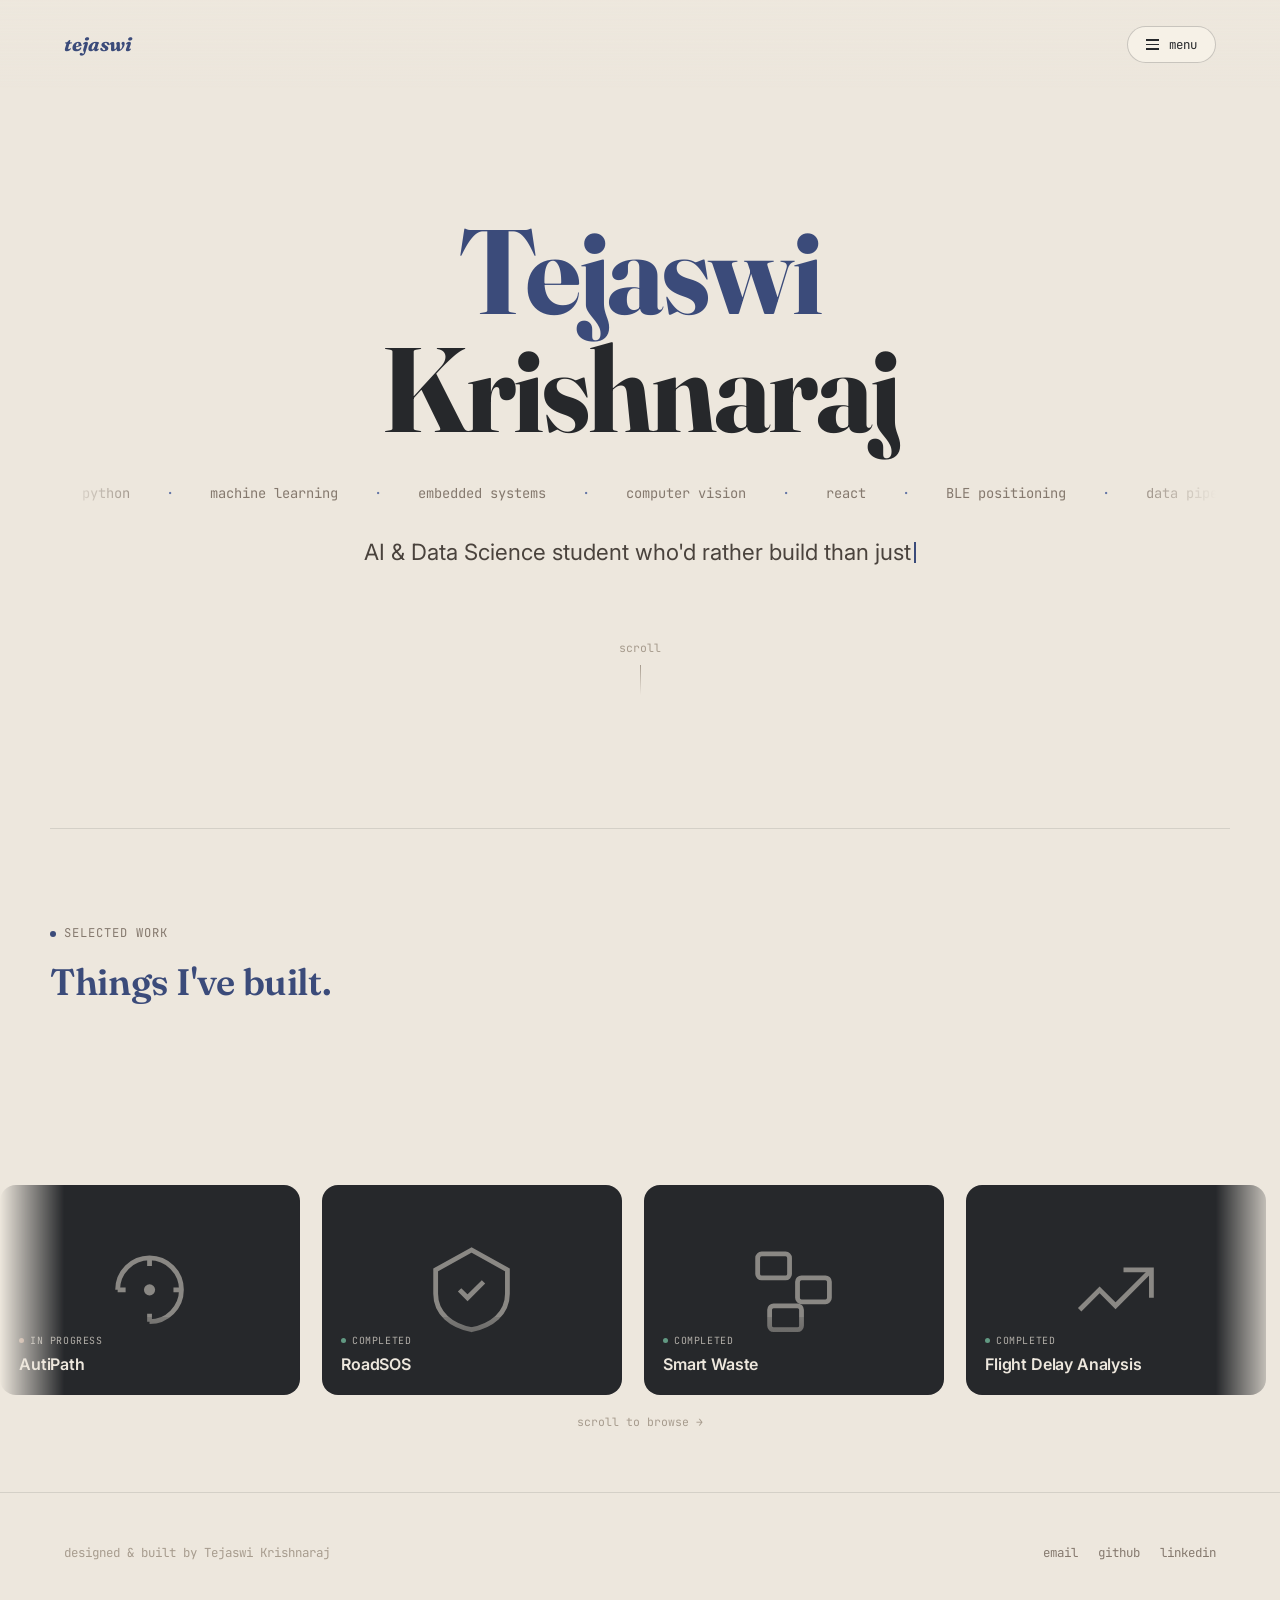
==== index.html @ f35610ef "Add files" ====
<!DOCTYPE html>
<html lang="en">
<head>
<meta charset="UTF-8" />
<meta name="viewport" content="width=device-width, initial-scale=1.0" />
<title>Tejaswi Krishnaraj</title>
<link rel="preconnect" href="https://fonts.googleapis.com">
<link href="https://fonts.googleapis.com/css2?family=Fraunces:ital,wght@0,600;0,700;1,500;1,600&family=Inter:wght@400;500;600&family=JetBrains+Mono:wght@400;500&display=swap" rel="stylesheet">
<link rel="stylesheet" href="css/style.css" />
</head>
<body data-page="home">

<div class="site-loader" data-site-loader aria-hidden="true">
  <div class="loader-quote">
    <div class="lq-text" data-loader-quote></div>
    <div class="lq-rule"></div>
  </div>
</div>

<header class="site-header">
  <a href="index.html" class="logo">tejaswi</a>
  <button class="menu-btn" data-menu-open>
    <span class="bars"><span></span><span></span><span></span></span>
    menu
  </button>
</header>

<nav class="nav-overlay">
  <button class="nav-overlay-close" data-menu-close>close</button>
  <ul class="nav-links">
    <li><a data-page="home" href="index.html" class="active"><span class="num">00</span> home</a></li>
    <li><a data-page="about" href="about.html"><span class="num">01</span> about</a></li>
    <li><a data-page="projects" href="projects.html"><span class="num">02</span> projects</a></li>
    <li><a data-page="skills" href="skills.html"><span class="num">03</span> skills</a></li>
    <li><a data-page="experience" href="experience.html"><span class="num">04</span> experience</a></li>
    <li><a data-page="protosem" href="protosem.html"><span class="num">05</span> protosem</a></li>
  </ul>
  <div class="nav-footer">
    <a href="mailto:tejaswi.shj2006@gmail.com">tejaswi.shj2006@gmail.com</a>
    <a href="https://github.com/Whostejaswi" target="_blank" rel="noopener">github</a>
    <a href="https://www.linkedin.com/in/tejaswi-k-2986b5255" target="_blank" rel="noopener">linkedin</a>
  </div>
</nav>

<main>
  <section class="home-hero">
    <h1 class="hero-name">Tejaswi<span class="last">Krishnaraj</span></h1>

    <div class="skills-marquee-wrap">
      <div class="skills-marquee-track" data-skills-marquee>
        <span>python</span><span class="sep">·</span>
        <span>machine learning</span><span class="sep">·</span>
        <span>embedded systems</span><span class="sep">·</span>
        <span>computer vision</span><span class="sep">·</span>
        <span>react</span><span class="sep">·</span>
        <span>BLE positioning</span><span class="sep">·</span>
        <span>data pipelines</span><span class="sep">·</span>
        <span>C++</span><span class="sep">·</span>
        <span>ESP32 firmware</span><span class="sep">·</span>
      </div>
    </div>

    <p class="hero-typewriter"><span data-typewriter-text></span><span class="tw-cursor"></span></p>

    <div class="scroll-cue"><span>scroll</span><span class="line"></span></div>
  </section>

  <section class="work-section wrap">
    <div class="section-head">
      <span class="eyebrow"><span class="dot"></span>selected work</span>
      <h2>Things I've built.</h2>
    </div>
  </section>

  <div class="work-marquee-viewport" data-work-viewport>
    <div class="work-marquee-track" data-work-track>

      <a class="work-tile" href="project-autipath.html">
        <div class="wt-bg"><svg viewBox="0 0 24 24" fill="none" stroke="#EDE7DD" stroke-width="1.2"><path d="M4 12a8 8 0 1 1 8 8"/><circle cx="12" cy="12" r="1.4" fill="#EDE7DD" stroke="none"/><path d="M12 4v2M12 18v2M4 12h2M18 12h2"/></svg></div>
        <div class="wt-overlay">
          <div class="wt-status wip"><span class="pip"></span>in progress</div>
          <h3>AutiPath</h3>
        </div>
      </a>

      <a class="work-tile" href="project-roadsos.html">
        <div class="wt-bg"><svg viewBox="0 0 24 24" fill="none" stroke="#EDE7DD" stroke-width="1.2"><path d="M12 2 3 7v6c0 5 4 8 9 9 5-1 9-4 9-9V7l-9-5Z"/><path d="M9 12l2 2 4-4"/></svg></div>
        <div class="wt-overlay">
          <div class="wt-status"><span class="pip"></span>completed</div>
          <h3>RoadSOS</h3>
        </div>
      </a>

      <a class="work-tile" href="project-smart-waste.html">
        <div class="wt-bg"><svg viewBox="0 0 24 24" fill="none" stroke="#EDE7DD" stroke-width="1.2"><rect x="3" y="3" width="8" height="6" rx="1"/><rect x="13" y="9" width="8" height="6" rx="1"/><rect x="6" y="16" width="8" height="6" rx="1"/></svg></div>
        <div class="wt-overlay">
          <div class="wt-status"><span class="pip"></span>completed</div>
          <h3>Smart Waste</h3>
        </div>
      </a>

      <a class="work-tile" href="project-flight-delay.html">
        <div class="wt-bg"><svg viewBox="0 0 24 24" fill="none" stroke="#EDE7DD" stroke-width="1.2"><path d="M3 17l5-5 4 4 9-9"/><path d="M14 7h7v7"/></svg></div>
        <div class="wt-overlay">
          <div class="wt-status"><span class="pip"></span>completed</div>
          <h3>Flight Delay Analysis</h3>
        </div>
      </a>

      <a class="work-tile" href="project-curateai.html">
        <div class="wt-bg"><svg viewBox="0 0 24 24" fill="none" stroke="#EDE7DD" stroke-width="1.2"><path d="M12 2 2 7l10 5 10-5-10-5Z"/><path d="M2 12l10 5 10-5"/><path d="M2 17l10 5 10-5"/></svg></div>
        <div class="wt-overlay">
          <div class="wt-status wip"><span class="pip"></span>in development</div>
          <h3>CurateAI</h3>
        </div>
      </a>

    </div>
  </div>
  <p class="work-hint">scroll to browse →</p>

</main>

<footer class="site-footer">
  <div class="footer-grid">
    <div class="footer-credit">designed &amp; built by Tejaswi Krishnaraj</div>
    <div class="footer-links">
      <a href="mailto:tejaswi.shj2006@gmail.com">email</a>
      <a href="https://github.com/Whostejaswi" target="_blank" rel="noopener">github</a>
      <a href="https://www.linkedin.com/in/tejaswi-k-2986b5255" target="_blank" rel="noopener">linkedin</a>
    </div>
  </div>
</footer>

<script src="js/script.js"></script>
</body>
</html>
---- css/style.css ----
/* ===========================================================
   Tejaswi Krishnaraj — portfolio v2
   Palette: Stone #EDE7DD · Indigo #3B4B7A · Graphite #26282B
   =========================================================== */

:root {
  --stone: #EDE7DD;
  --stone-card: #F6F1E7;
  --indigo: #3B4B7A;
  --indigo-soft: #6274A6;
  --graphite: #26282B;
  --text-body: #4A433D;
  --muted: #85796E;
  --muted-dim: #A79C8E;
  --line: rgba(38, 40, 43, 0.12);
  --line-strong: rgba(38, 40, 43, 0.22);
  --font-display: 'Fraunces', serif;
  --font-sans: 'Inter', sans-serif;
  --font-mono: 'JetBrains Mono', monospace;
  --pad: clamp(20px, 5vw, 64px);
}

* { margin: 0; padding: 0; box-sizing: border-box; }

html { scroll-behavior: smooth; }

body {
  background: var(--stone);
  color: var(--text-body);
  font-family: var(--font-sans);
  line-height: 1.6;
  -webkit-font-smoothing: antialiased;
}

.wrap { max-width: 1180px; margin: 0 auto; padding-left: var(--pad); padding-right: var(--pad); }

a { color: inherit; text-decoration: none; }
ul { list-style: none; }
img { max-width: 100%; display: block; }
button { cursor: pointer; }

h1, h2, h3, h4 { font-family: var(--font-display); color: var(--indigo); font-weight: 600; letter-spacing: -0.01em; }

.eyebrow {
  font-family: var(--font-mono);
  font-size: 0.76rem;
  color: var(--muted);
  letter-spacing: 0.08em;
  text-transform: uppercase;
  display: inline-flex;
  align-items: center;
  gap: 8px;
}
.eyebrow .dot { width: 6px; height: 6px; border-radius: 50%; background: var(--indigo); }

/* ===================== SITE LOADER ===================== */
.site-loader {
  position: fixed;
  inset: 0;
  z-index: 999;
  background: var(--graphite);
  display: flex;
  align-items: center;
  justify-content: center;
  opacity: 1;
  visibility: visible;
  transition: opacity 0.6s ease, visibility 0.6s ease;
}
.site-loader.done { opacity: 0; visibility: hidden; pointer-events: none; }
.loader-quote {
  max-width: 640px;
  padding: 0 30px;
  text-align: center;
}
.loader-quote .lq-text {
  font-family: var(--font-display);
  font-weight: 600;
  font-style: italic;
  font-size: clamp(1.8rem, 5.5vw, 3.2rem);
  color: var(--stone);
  line-height: 1.25;
}
.loader-quote .lq-text .lq-char {
  opacity: 0;
  display: inline-block;
  animation: lq-in 0.5s ease forwards;
}
@keyframes lq-in { to { opacity: 1; } }
.loader-quote .lq-rule {
  width: 44px;
  height: 2px;
  background: var(--indigo-soft);
  margin: 26px auto 0;
  transform: scaleX(0);
  transform-origin: center;
  animation: lq-rule 0.6s ease forwards 1.1s;
}
@keyframes lq-rule { to { transform: scaleX(1); } }

/* ===================== HEADER / NAV ===================== */
.site-header {
  position: fixed;
  top: 0; left: 0; right: 0;
  z-index: 200;
  display: flex;
  align-items: center;
  justify-content: space-between;
  padding: 26px var(--pad);
  background: linear-gradient(to bottom, rgba(237,231,221,0.92), rgba(237,231,221,0));
}
.logo { font-family: var(--font-display); font-weight: 700; font-size: 1.2rem; color: var(--indigo); font-style: italic; }
.menu-btn {
  display: flex;
  align-items: center;
  gap: 10px;
  background: var(--stone-card);
  border: 1px solid var(--line-strong);
  border-radius: 999px;
  padding: 9px 18px;
  font-family: var(--font-mono);
  font-size: 0.78rem;
  color: var(--graphite);
  transition: border-color 0.2s ease;
}
.menu-btn:hover { border-color: var(--indigo); }
.menu-btn .bars { display: flex; flex-direction: column; gap: 3px; }
.menu-btn .bars span { width: 13px; height: 1.4px; background: currentColor; display: block; }

.nav-overlay {
  position: fixed;
  inset: 0;
  z-index: 300;
  background: var(--graphite);
  display: flex;
  flex-direction: column;
  justify-content: center;
  padding: var(--pad);
  opacity: 0;
  visibility: hidden;
  overflow-y: auto;
  transition: opacity 0.4s ease, visibility 0.4s ease;
}
.nav-overlay.open { opacity: 1; visibility: visible; }
.nav-overlay-close {
  position: absolute;
  top: 26px; right: var(--pad);
  background: none;
  border: 1px solid rgba(237,231,221,0.25);
  border-radius: 999px;
  padding: 8px 18px;
  color: var(--stone);
  font-family: var(--font-mono);
  font-size: 0.78rem;
}
.nav-links { display: flex; flex-direction: column; gap: 6px; }
.nav-links li a {
  font-family: var(--font-display);
  font-size: clamp(2rem, 7vw, 4rem);
  color: rgba(237,231,221,0.4);
  display: flex;
  align-items: baseline;
  gap: 20px;
  padding: 8px 0;
  transition: color 0.25s ease, padding-left 0.25s ease;
}
.nav-links li a .num { font-family: var(--font-mono); font-size: 0.9rem; color: var(--indigo-soft); }
.nav-links li a:hover, .nav-links li a.active { color: var(--stone); padding-left: 14px; }
.nav-footer { margin-top: 50px; display: flex; gap: 26px; flex-wrap: wrap; }
.nav-footer a { font-family: var(--font-mono); font-size: 0.82rem; color: rgba(237,231,221,0.55); }
.nav-footer a:hover { color: var(--stone); }

/* ===================== BUTTONS / SHARED ===================== */
.btn {
  display: inline-flex;
  align-items: center;
  gap: 8px;
  font-family: var(--font-mono);
  font-size: 0.82rem;
  padding: 11px 22px;
  border-radius: 10px;
  background: var(--graphite);
  color: var(--stone);
  transition: transform 0.2s ease, background 0.2s ease;
}
.btn:hover { background: var(--indigo); transform: translateY(-2px); }
.btn.ghost { background: transparent; border: 1px solid var(--line-strong); color: var(--graphite); }
.btn.ghost:hover { border-color: var(--indigo); color: var(--indigo); background: transparent; transform: translateY(-2px); }

.section-head { margin-bottom: 34px; }
.section-head h2 { font-size: clamp(1.6rem, 4vw, 2.3rem); margin-top: 8px; }

footer.site-footer { padding: 50px var(--pad) 40px; border-top: 1px solid var(--line); margin-top: 60px; }
.footer-grid { max-width: 1180px; margin: 0 auto; display: flex; justify-content: space-between; align-items: center; flex-wrap: wrap; gap: 16px; }
.footer-credit { font-family: var(--font-mono); font-size: 0.78rem; color: var(--muted-dim); }
.footer-links { display: flex; gap: 20px; }
.footer-links a { font-family: var(--font-mono); font-size: 0.78rem; color: var(--muted); }
.footer-links a:hover { color: var(--indigo); }

/* ===================== HOME — HERO ===================== */
.home-hero {
  min-height: 92vh;
  display: flex;
  flex-direction: column;
  align-items: center;
  justify-content: center;
  text-align: center;
  padding: 140px var(--pad) 60px;
}
.home-hero .hero-name {
  font-family: var(--font-display);
  font-weight: 700;
  font-size: clamp(3rem, 11vw, 7.5rem);
  color: var(--indigo);
  line-height: 0.98;
  letter-spacing: -0.02em;
}
.home-hero .hero-name .last { display: block; color: var(--graphite); }

/* skills keyword marquee — right under the name */
.skills-marquee-wrap {
  width: 100%;
  overflow: hidden;
  margin: 34px 0 30px;
  -webkit-mask-image: linear-gradient(90deg, transparent, #000 8%, #000 92%, transparent);
  mask-image: linear-gradient(90deg, transparent, #000 8%, #000 92%, transparent);
}
.skills-marquee-track {
  display: flex;
  align-items: center;
  width: max-content;
  animation: scroll-left 22s linear infinite;
}
.skills-marquee-track span {
  font-family: var(--font-mono);
  font-size: 0.86rem;
  color: var(--muted);
  padding: 0 18px;
  white-space: nowrap;
}
.skills-marquee-track span.sep { color: var(--indigo-soft); }
@keyframes scroll-left { from { transform: translateX(0); } to { transform: translateX(-50%); } }

/* typewriter description */
.hero-typewriter {
  font-family: var(--font-sans);
  font-size: clamp(1.05rem, 2.4vw, 1.4rem);
  color: var(--text-body);
  max-width: 620px;
  min-height: 2.6em;
}
.hero-typewriter .tw-cursor {
  display: inline-block;
  width: 2px;
  height: 0.95em;
  margin-left: 3px;
  vertical-align: -0.12em;
  background: var(--indigo);
  animation: pulse 0.9s step-end infinite;
}
@keyframes pulse { 0%, 100% { opacity: 1; } 50% { opacity: 0; } }

.scroll-cue {
  margin-top: 46px;
  font-family: var(--font-mono);
  font-size: 0.72rem;
  color: var(--muted-dim);
  display: flex;
  flex-direction: column;
  align-items: center;
  gap: 8px;
}
.scroll-cue .line { width: 1px; height: 30px; background: linear-gradient(var(--muted-dim), transparent); animation: scroll-cue-move 1.8s ease-in-out infinite; }
@keyframes scroll-cue-move { 0%, 100% { transform: scaleY(1); opacity: 0.6; } 50% { transform: scaleY(0.5); opacity: 1; } }

/* ===================== PROJECT THUMBNAIL MARQUEE (scroll-scrubbed) ===================== */
.work-section { padding: 90px 0 100px; border-top: 1px solid var(--line); }
.work-marquee-viewport {
  width: 100%;
  overflow: hidden;
  margin-top: 40px;
  -webkit-mask-image: linear-gradient(90deg, transparent, #000 5%, #000 95%, transparent);
  mask-image: linear-gradient(90deg, transparent, #000 5%, #000 95%, transparent);
}
.work-marquee-track {
  display: flex;
  gap: 22px;
  width: max-content;
  will-change: transform;
}
.work-tile {
  position: relative;
  flex: 0 0 auto;
  width: clamp(220px, 26vw, 300px);
  height: clamp(160px, 19vw, 210px);
  border-radius: 16px;
  overflow: hidden;
  background: var(--graphite);
  border: 1px solid var(--line-strong);
  display: flex;
  align-items: flex-end;
  transition: transform 0.3s ease;
}
.work-tile:hover { transform: translateY(-6px); }
.work-tile .wt-bg {
  position: absolute; inset: 0;
  display: flex; align-items: center; justify-content: center;
  opacity: 0.5;
}
.work-tile .wt-bg svg { width: 46%; height: 46%; }
.work-tile .wt-overlay {
  position: relative;
  z-index: 1;
  width: 100%;
  padding: 16px 18px;
  background: linear-gradient(to top, rgba(38,40,43,0.92), rgba(38,40,43,0.15));
}
.work-tile .wt-status { font-family: var(--font-mono); font-size: 0.62rem; text-transform: uppercase; letter-spacing: 0.06em; color: var(--stone); opacity: 0.7; display: flex; align-items: center; gap: 6px; margin-bottom: 4px; }
.work-tile .wt-status .pip { width: 5px; height: 5px; border-radius: 50%; background: #7BC9A8; flex: none; }
.work-tile .wt-status.wip .pip { background: #E3A98F; animation: pulse 1.6s ease-in-out infinite; }
.work-tile h3 { font-family: var(--font-sans); font-weight: 600; font-size: 1rem; color: var(--stone); }
.work-hint { margin-top: 18px; font-family: var(--font-mono); font-size: 0.72rem; color: var(--muted-dim); text-align: center; }

/* ===================== FULL-WIDTH PAGE HERO (about/projects/skills/experience/protosem) ===================== */
.page-hero { padding: 150px 0 50px; }
.page-hero h1 { font-size: clamp(2.2rem, 6vw, 3.4rem); margin: 12px 0 16px; max-width: 760px; }
.page-hero p.lede { color: var(--muted); font-size: 1.05rem; max-width: 560px; }

/* ===================== ABOUT PAGE ===================== */
.about-layout {
  display: grid;
  grid-template-columns: 320px 1fr;
  gap: 60px;
  align-items: start;
  padding-bottom: 90px;
}
@media (max-width: 860px) { .about-layout { grid-template-columns: 1fr; } }
.about-photo-wrap { position: sticky; top: 120px; }
.about-photo {
  border-radius: 22px;
  overflow: hidden;
  border: 1px solid var(--line-strong);
  aspect-ratio: 4 / 5;
}
.about-photo img { width: 100%; height: 100%; object-fit: cover; }
.about-meta { margin-top: 20px; display: flex; flex-direction: column; gap: 10px; }
.about-meta .am-row { display: flex; justify-content: space-between; font-size: 0.85rem; padding: 9px 0; border-top: 1px solid var(--line); }
.about-meta .am-row:first-child { border-top: none; }
.about-meta .am-row .k { color: var(--muted-dim); font-family: var(--font-mono); font-size: 0.74rem; }
.about-meta .am-row .v { color: var(--graphite); font-weight: 500; }

.about-copy p { font-size: 1.05rem; line-height: 1.85; margin-bottom: 22px; max-width: 640px; }
.about-copy .lede-line { font-family: var(--font-display); font-size: 1.4rem; color: var(--indigo); font-style: italic; margin-bottom: 24px; max-width: 640px; }
.placeholder-block {
  border: 1.5px dashed var(--line-strong);
  border-radius: 16px;
  padding: 26px 28px;
  color: var(--muted-dim);
  font-family: var(--font-mono);
  font-size: 0.85rem;
  line-height: 1.7;
  max-width: 640px;
  margin-bottom: 30px;
}
.placeholder-block strong { color: var(--indigo-soft); }

.hobbies-section { margin-top: 44px; }
.hobbies-section h3 { font-size: 1.2rem; margin-bottom: 18px; }
.hobbies-grid { display: grid; grid-template-columns: repeat(4, 1fr); gap: 14px; }
@media (max-width: 700px) { .hobbies-grid { grid-template-columns: repeat(2, 1fr); } }
.hobby-card {
  border: 1px solid var(--line-strong);
  border-radius: 16px;
  padding: 20px 16px;
  background: var(--stone-card);
  display: flex;
  flex-direction: column;
  gap: 10px;
  transition: transform 0.2s ease, border-color 0.2s ease;
}
.hobby-card:hover { transform: translateY(-4px); border-color: var(--indigo-soft); }
.hobby-card .hc-icon { width: 30px; height: 30px; }
.hobby-card .hc-icon svg { width: 100%; height: 100%; }
.hobby-card .hc-label { font-size: 0.88rem; color: var(--graphite); font-weight: 500; }

/* ===================== SKILLS PAGE ===================== */
.skills-layout { display: grid; grid-template-columns: 1fr 290px; gap: 46px; align-items: start; padding-bottom: 90px; }
@media (max-width: 900px) { .skills-layout { grid-template-columns: 1fr; } }
.accordion-list { display: flex; flex-direction: column; gap: 12px; }
.accordion-item { border: 1px solid var(--line-strong); border-radius: 14px; background: var(--stone-card); overflow: hidden; }
.accordion-trigger { width: 100%; display: flex; align-items: center; justify-content: space-between; gap: 16px; padding: 19px 22px; background: none; border: none; text-align: left; font: inherit; color: inherit; }
.accordion-trigger .at-left { display: flex; flex-direction: column; gap: 4px; }
.accordion-trigger h3 { font-family: var(--font-sans); font-size: 0.98rem; color: var(--graphite); font-weight: 600; }
.accordion-trigger .at-tagline { font-size: 0.8rem; color: var(--muted-dim); }
.accordion-trigger .at-right { display: flex; align-items: center; gap: 14px; flex: none; }
.accordion-trigger .at-count { font-family: var(--font-mono); font-size: 0.7rem; color: var(--muted-dim); border: 1px solid var(--line-strong); border-radius: 999px; padding: 3px 10px; }
.accordion-trigger .chevron { color: var(--muted-dim); transition: transform 0.25s ease; flex: none; }
.accordion-item.open .chevron { transform: rotate(180deg); color: var(--indigo); }
.accordion-panel { max-height: 0; overflow: hidden; transition: max-height 0.3s ease; }
.accordion-item.open .accordion-panel { max-height: 600px; }
.accordion-panel-inner { padding: 2px 22px 22px; border-top: 1px solid var(--line); }
.accordion-panel .skill-list { display: flex; flex-wrap: wrap; gap: 8px; margin-top: 18px; }
.accordion-panel .skill-list li { font-size: 0.86rem; padding: 7px 14px; border: 1px solid var(--line-strong); border-radius: 8px; color: var(--graphite); background: var(--stone); }

.side-rail { display: flex; flex-direction: column; gap: 18px; position: sticky; top: 120px; }
.side-box { border: 1px solid var(--line-strong); border-radius: 14px; background: var(--stone-card); padding: 20px; }
.side-box h4 { font-family: var(--font-mono); font-size: 0.74rem; color: var(--indigo); margin-bottom: 14px; text-transform: uppercase; letter-spacing: 0.04em; }
.side-box .sb-row { display: flex; align-items: center; justify-content: space-between; gap: 10px; padding: 9px 0; border-top: 1px solid var(--line); font-size: 0.86rem; color: var(--graphite); }
.side-box .sb-row:first-child { border-top: none; padding-top: 0; }
.side-box .sb-tag { font-family: var(--font-mono); font-size: 0.62rem; text-transform: uppercase; padding: 3px 9px; border-radius: 999px; border: 1px solid var(--line-strong); color: var(--muted-dim); }
.side-box .sb-tag.fluent { color: var(--indigo); border-color: rgba(59,75,122,0.3); }

/* ===================== PROJECTS LIST PAGE ===================== */
.project-list { display: flex; flex-direction: column; padding-bottom: 90px; }
.project-row {
  display: grid;
  grid-template-columns: 90px 1fr auto;
  align-items: center;
  gap: 26px;
  padding: 30px 0;
  border-top: 1px solid var(--line);
  transition: padding-left 0.2s ease;
}
.project-row:last-child { border-bottom: 1px solid var(--line); }
.project-row:hover { padding-left: 8px; }
.project-row .pr-num { font-family: var(--font-mono); font-size: 0.78rem; color: var(--muted-dim); }
.project-row .pr-body h3 { font-size: 1.35rem; margin-bottom: 6px; }
.project-row .pr-body .pr-stack { font-family: var(--font-mono); font-size: 0.76rem; color: var(--muted); }
.project-row .pr-status { font-family: var(--font-mono); font-size: 0.7rem; text-transform: uppercase; letter-spacing: 0.04em; display: flex; align-items: center; gap: 7px; color: var(--muted); white-space: nowrap; }
.project-row .pr-status .pip { width: 6px; height: 6px; border-radius: 50%; background: #4F8F6E; flex: none; }
.project-row .pr-status.wip .pip { background: var(--indigo-soft); animation: pulse 1.6s ease-in-out infinite; }
@media (max-width: 700px) { .project-row { grid-template-columns: 1fr; gap: 8px; } .project-row .pr-num { display:none; } }

/* ===================== PROJECT DETAIL PAGES ===================== */
.pd-back { font-family: var(--font-mono); font-size: 0.8rem; color: var(--muted); display: inline-block; margin-bottom: 22px; }
.pd-back:hover { color: var(--indigo); }
.pd-head-row { display: flex; align-items: center; gap: 16px; flex-wrap: wrap; }
.pd-stack-line { font-family: var(--font-mono); font-size: 0.8rem; color: var(--muted-dim); margin-top: 10px; }
.status-pill { font-family: var(--font-mono); font-size: 0.72rem; display: inline-flex; align-items: center; gap: 7px; border: 1px solid var(--line-strong); border-radius: 999px; padding: 5px 13px; color: var(--muted); }
.status-pill .pip { width: 6px; height: 6px; border-radius: 50%; background: #4F8F6E; }
.status-pill.wip .pip { background: var(--indigo-soft); animation: pulse 1.6s ease-in-out infinite; }
.pd-grid { display: grid; grid-template-columns: repeat(2, 1fr); gap: 22px; padding-bottom: 90px; }
@media (max-width: 760px) { .pd-grid { grid-template-columns: 1fr; } }
.pd-box { border: 1px solid var(--line-strong); border-radius: 16px; background: var(--stone-card); padding: 28px; }
.pd-box h4 { font-family: var(--font-mono); font-size: 0.74rem; text-transform: uppercase; letter-spacing: 0.05em; color: var(--indigo); margin-bottom: 12px; }
.pd-box p { font-size: 0.94rem; line-height: 1.75; color: var(--text-body); }
.pd-icon { width: 34px; height: 34px; margin-bottom: 14px; }
.pd-icon svg { width: 100%; height: 100%; }
.pd-tech { grid-column: 1 / -1; }
.tech-tags { display: flex; flex-wrap: wrap; gap: 8px; }
.tech-tags span { font-family: var(--font-mono); font-size: 0.76rem; padding: 6px 14px; border-radius: 999px; border: 1px solid var(--line-strong); color: var(--graphite); background: var(--stone); }

/* ===================== EXPERIENCE PAGE ===================== */
.timeline { display: flex; flex-direction: column; padding-bottom: 90px; }
.timeline-item { display: grid; grid-template-columns: 140px 1fr; gap: 30px; padding: 30px 0; border-top: 1px solid var(--line); }
.timeline-item:first-child { border-top: none; }
@media (max-width: 700px) { .timeline-item { grid-template-columns: 1fr; gap: 6px; } }
.timeline-item .ti-date { font-family: var(--font-mono); font-size: 0.78rem; color: var(--muted-dim); }
.timeline-item h3 { font-size: 1.15rem; margin-bottom: 6px; }
.timeline-item .ti-org { font-family: var(--font-mono); font-size: 0.78rem; color: var(--indigo-soft); margin-bottom: 10px; display: block; }
.timeline-item p { font-size: 0.92rem; color: var(--text-body); max-width: 620px; }

/* ===================== PROTOSEM PAGE ===================== */
.log-list { display: flex; flex-direction: column; padding-bottom: 40px; }
.log-entry {
  display: grid;
  grid-template-columns: 130px 1fr auto;
  align-items: baseline;
  gap: 24px;
  padding: 24px 0;
  border-top: 1px solid var(--line);
  cursor: pointer;
  background: none;
  border-left: none; border-right: none; border-bottom: none;
  text-align: left;
  width: 100%;
  font: inherit;
  color: inherit;
  transition: padding-left 0.2s ease;
}
.log-entry:first-child { border-top: none; }
.log-entry:hover { padding-left: 8px; }
.log-entry:hover .log-title { color: var(--indigo); }
@media (max-width: 700px) { .log-entry { grid-template-columns: 1fr auto; } .log-entry .log-date { grid-column: 1/-1; } }
.log-date { font-family: var(--font-mono); font-size: 0.78rem; color: var(--indigo-soft); }
.log-title { font-size: 1.12rem; color: var(--graphite); transition: color 0.2s ease; }
.log-open { font-family: var(--font-mono); font-size: 0.7rem; color: var(--muted-dim); border: 1px solid var(--line-strong); border-radius: 999px; padding: 6px 14px; white-space: nowrap; }
.log-thumb-hint { display: flex; align-items: center; gap: 4px; margin-top: 4px; }
.log-thumb-hint .lth-dot { width: 16px; height: 16px; border-radius: 4px; background: var(--stone-card); border: 1px solid var(--line-strong); margin-left: -8px; }
.log-thumb-hint .lth-dot:first-child { margin-left: 0; }

.log-modal-overlay {
  position: fixed; inset: 0; z-index: 400;
  background: rgba(38,40,43,0.55);
  backdrop-filter: blur(3px);
  display: flex; align-items: flex-start; justify-content: center;
  overflow-y: auto;
  padding: 8vh 20px 60px;
  opacity: 0; visibility: hidden;
  transition: opacity 0.25s ease, visibility 0.25s ease;
}
.log-modal-overlay.open { opacity: 1; visibility: visible; }
.log-modal {
  position: relative; width: 100%; max-width: 680px;
  background: var(--stone-card);
  border: 1px solid var(--line-strong);
  border-radius: 20px;
  padding: 40px 44px 44px;
  transform: translateY(14px);
  transition: transform 0.25s ease;
}
.log-modal-overlay.open .log-modal { transform: translateY(0); }
@media (max-width: 700px) { .log-modal { padding: 30px 22px 32px; } }
.log-modal-close {
  position: absolute; top: 18px; right: 18px; width: 34px; height: 34px; border-radius: 50%;
  border: 1px solid var(--line-strong); background: transparent; color: var(--muted);
  font-family: var(--font-mono); font-size: 0.9rem;
  display: flex; align-items: center; justify-content: center;
}
.log-modal-close:hover { border-color: var(--indigo); color: var(--indigo); }
.log-modal .log-date { display: block; margin-bottom: 10px; }
.log-modal h3 { font-size: 1.5rem; margin-bottom: 20px; padding-right: 30px; }
.log-modal .log-text { color: var(--text-body); font-size: 0.98rem; line-height: 1.85; white-space: pre-line; }

/* stacked photo pile at bottom of an entry popup */
.log-photo-pile { margin-top: 30px; padding-top: 26px; border-top: 1px solid var(--line); }
.log-photo-pile h5 { font-family: var(--font-mono); font-size: 0.72rem; text-transform: uppercase; letter-spacing: 0.05em; color: var(--muted-dim); margin-bottom: 22px; }
.pile-stack { position: relative; height: 150px; width: 130px; cursor: pointer; }
.pile-stack .pile-img {
  position: absolute;
  top: 0; left: 0;
  width: 130px; height: 150px;
  object-fit: cover;
  border-radius: 10px;
  border: 3px solid var(--stone-card);
  box-shadow: 0 8px 18px rgba(38,40,43,0.18);
  transition: transform 0.3s ease;
  pointer-events: none;
}
.pile-stack:hover .pile-img { transform: translateY(-4px) rotate(var(--r, 0deg)) !important; }

/* lightbox */
.lightbox-overlay {
  position: fixed; inset: 0; z-index: 500;
  background: rgba(20,18,16,0.92);
  display: flex; align-items: center; justify-content: center;
  opacity: 0; visibility: hidden;
  transition: opacity 0.3s ease, visibility 0.3s ease;
}
.lightbox-overlay.open { opacity: 1; visibility: visible; }
.lightbox-track {
  display: flex;
  overflow-x: auto;
  scroll-snap-type: x mandatory;
  width: 100%;
  height: 100%;
  align-items: center;
  gap: 0;
  -webkit-overflow-scrolling: touch;
}
.lightbox-track::-webkit-scrollbar { display: none; }
.lightbox-slide {
  flex: 0 0 100%;
  scroll-snap-align: center;
  display: flex;
  align-items: center;
  justify-content: center;
  padding: 40px;
}
.lightbox-slide img { max-width: 100%; max-height: 82vh; border-radius: 10px; object-fit: contain; }
.lightbox-close {
  position: fixed; top: 24px; right: 28px; z-index: 510;
  width: 40px; height: 40px; border-radius: 50%;
  border: 1px solid rgba(237,231,221,0.3); background: rgba(38,40,43,0.6); color: var(--stone);
  display: flex; align-items: center; justify-content: center; font-family: var(--font-mono);
}
.lightbox-hint {
  position: fixed; bottom: 26px; left: 50%; transform: translateX(-50%); z-index: 510;
  font-family: var(--font-mono); font-size: 0.74rem; color: rgba(237,231,221,0.6);
}
.lightbox-counter {
  position: fixed; top: 30px; left: 30px; z-index: 510;
  font-family: var(--font-mono); font-size: 0.78rem; color: rgba(237,231,221,0.6);
}
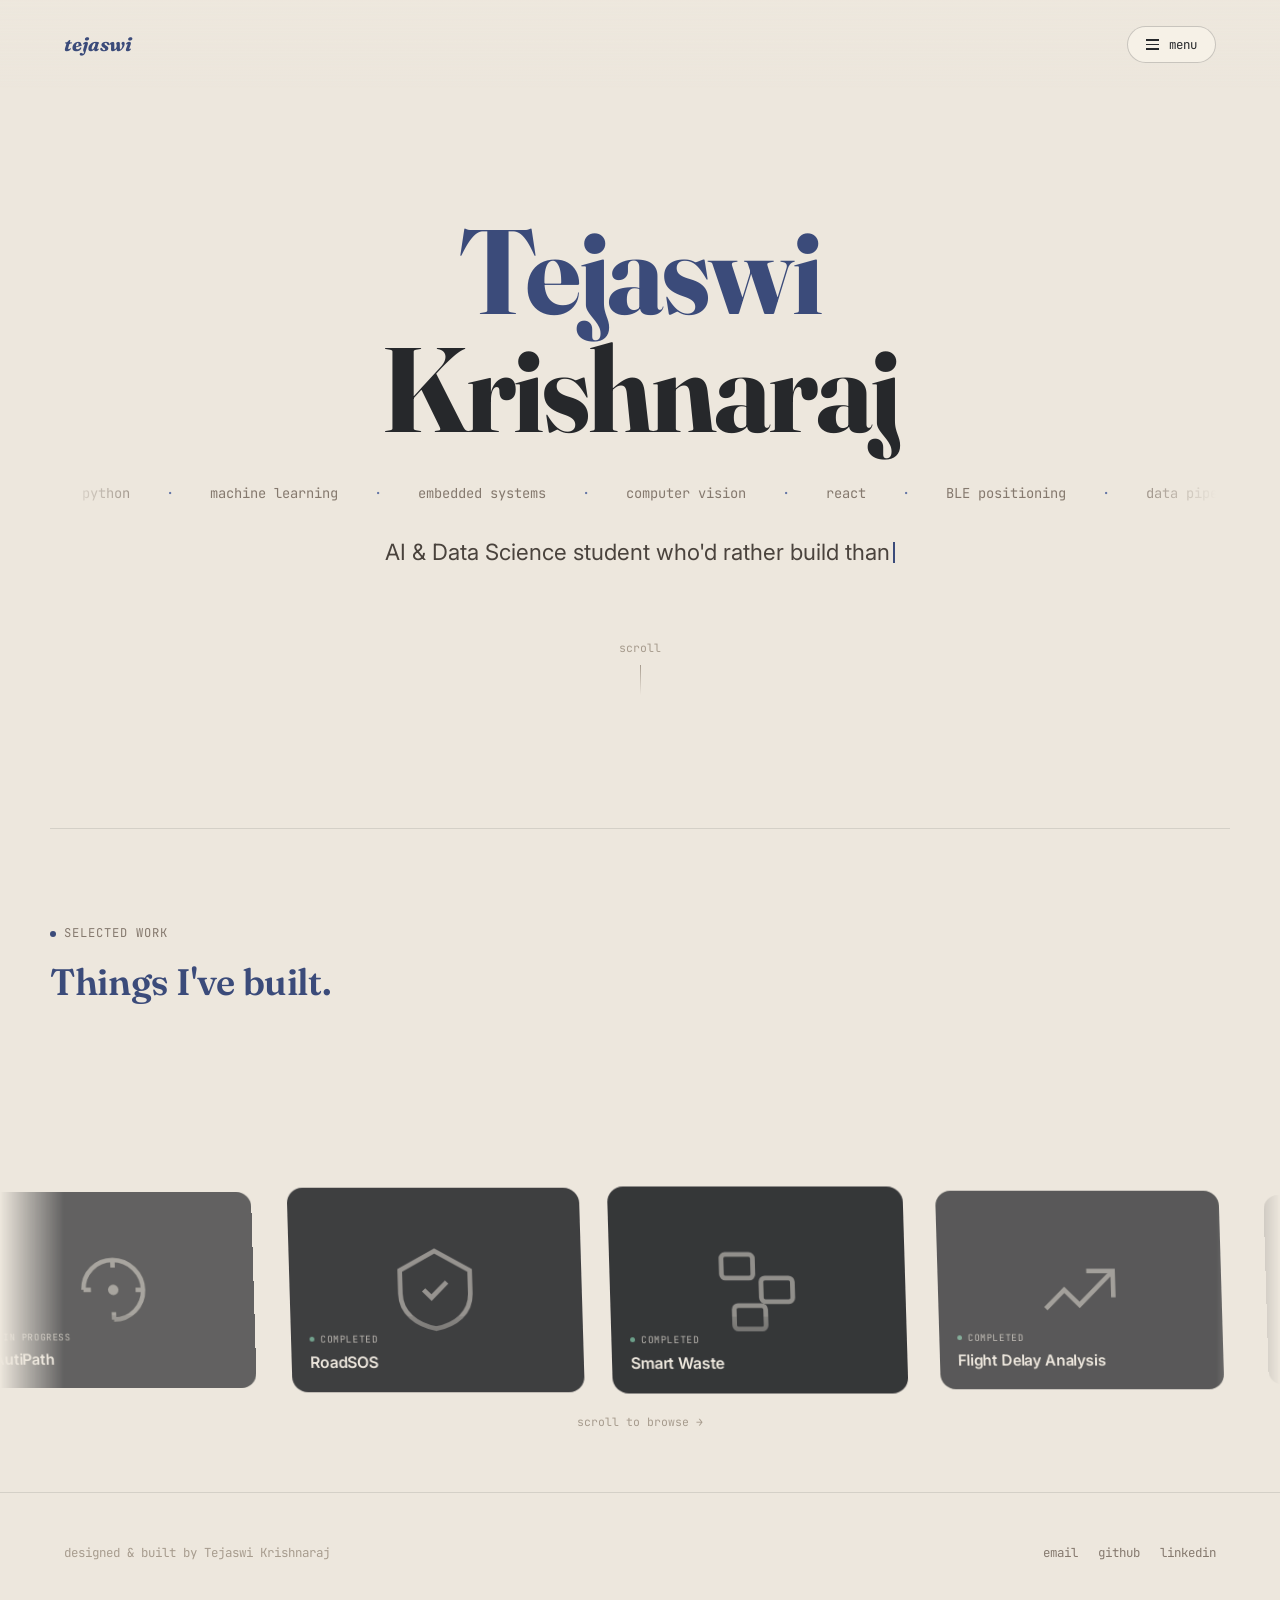
==== commit 30e2a874: "Add IOT section" ====
--- a/index.html
+++ b/index.html
@@ -4,6 +4,10 @@
 <meta charset="UTF-8" />
 <meta name="viewport" content="width=device-width, initial-scale=1.0" />
 <title>Tejaswi Krishnaraj</title>
+<link rel="icon" type="image/x-icon" href="favicon.ico">
+<link rel="icon" type="image/png" sizes="32x32" href="assets/favicon-32.png">
+<link rel="icon" type="image/png" sizes="16x16" href="assets/favicon-16.png">
+<link rel="apple-touch-icon" href="assets/apple-touch-icon.png">
 <link rel="preconnect" href="https://fonts.googleapis.com">
 <link href="https://fonts.googleapis.com/css2?family=Fraunces:ital,wght@0,600;0,700;1,500;1,600&family=Inter:wght@400;500;600&family=JetBrains+Mono:wght@400;500&display=swap" rel="stylesheet">
 <link rel="stylesheet" href="css/style.css" />
@@ -34,6 +38,7 @@
     <li><a data-page="skills" href="skills.html"><span class="num">03</span> skills</a></li>
     <li><a data-page="experience" href="experience.html"><span class="num">04</span> experience</a></li>
     <li><a data-page="protosem" href="protosem.html"><span class="num">05</span> protosem</a></li>
+    <li><a data-page="iot" href="iot.html"><span class="num">06</span> iot</a></li>
   </ul>
   <div class="nav-footer">
     <a href="mailto:tejaswi.shj2006@gmail.com">tejaswi.shj2006@gmail.com</a>
--- a/css/style.css
+++ b/css/style.css
@@ -286,6 +286,7 @@
   gap: 22px;
   width: max-content;
   will-change: transform;
+  transform-origin: center center;
 }
 .work-tile {
   position: relative;
@@ -298,9 +299,10 @@
   border: 1px solid var(--line-strong);
   display: flex;
   align-items: flex-end;
-  transition: transform 0.3s ease;
-}
-.work-tile:hover { transform: translateY(-6px); }
+  transition: border-color 0.25s ease, box-shadow 0.25s ease;
+  will-change: transform, opacity;
+}
+.work-tile:hover { border-color: var(--indigo-soft); box-shadow: 0 14px 30px rgba(38,40,43,0.22); }
 .work-tile .wt-bg {
   position: absolute; inset: 0;
   display: flex; align-items: center; justify-content: center;
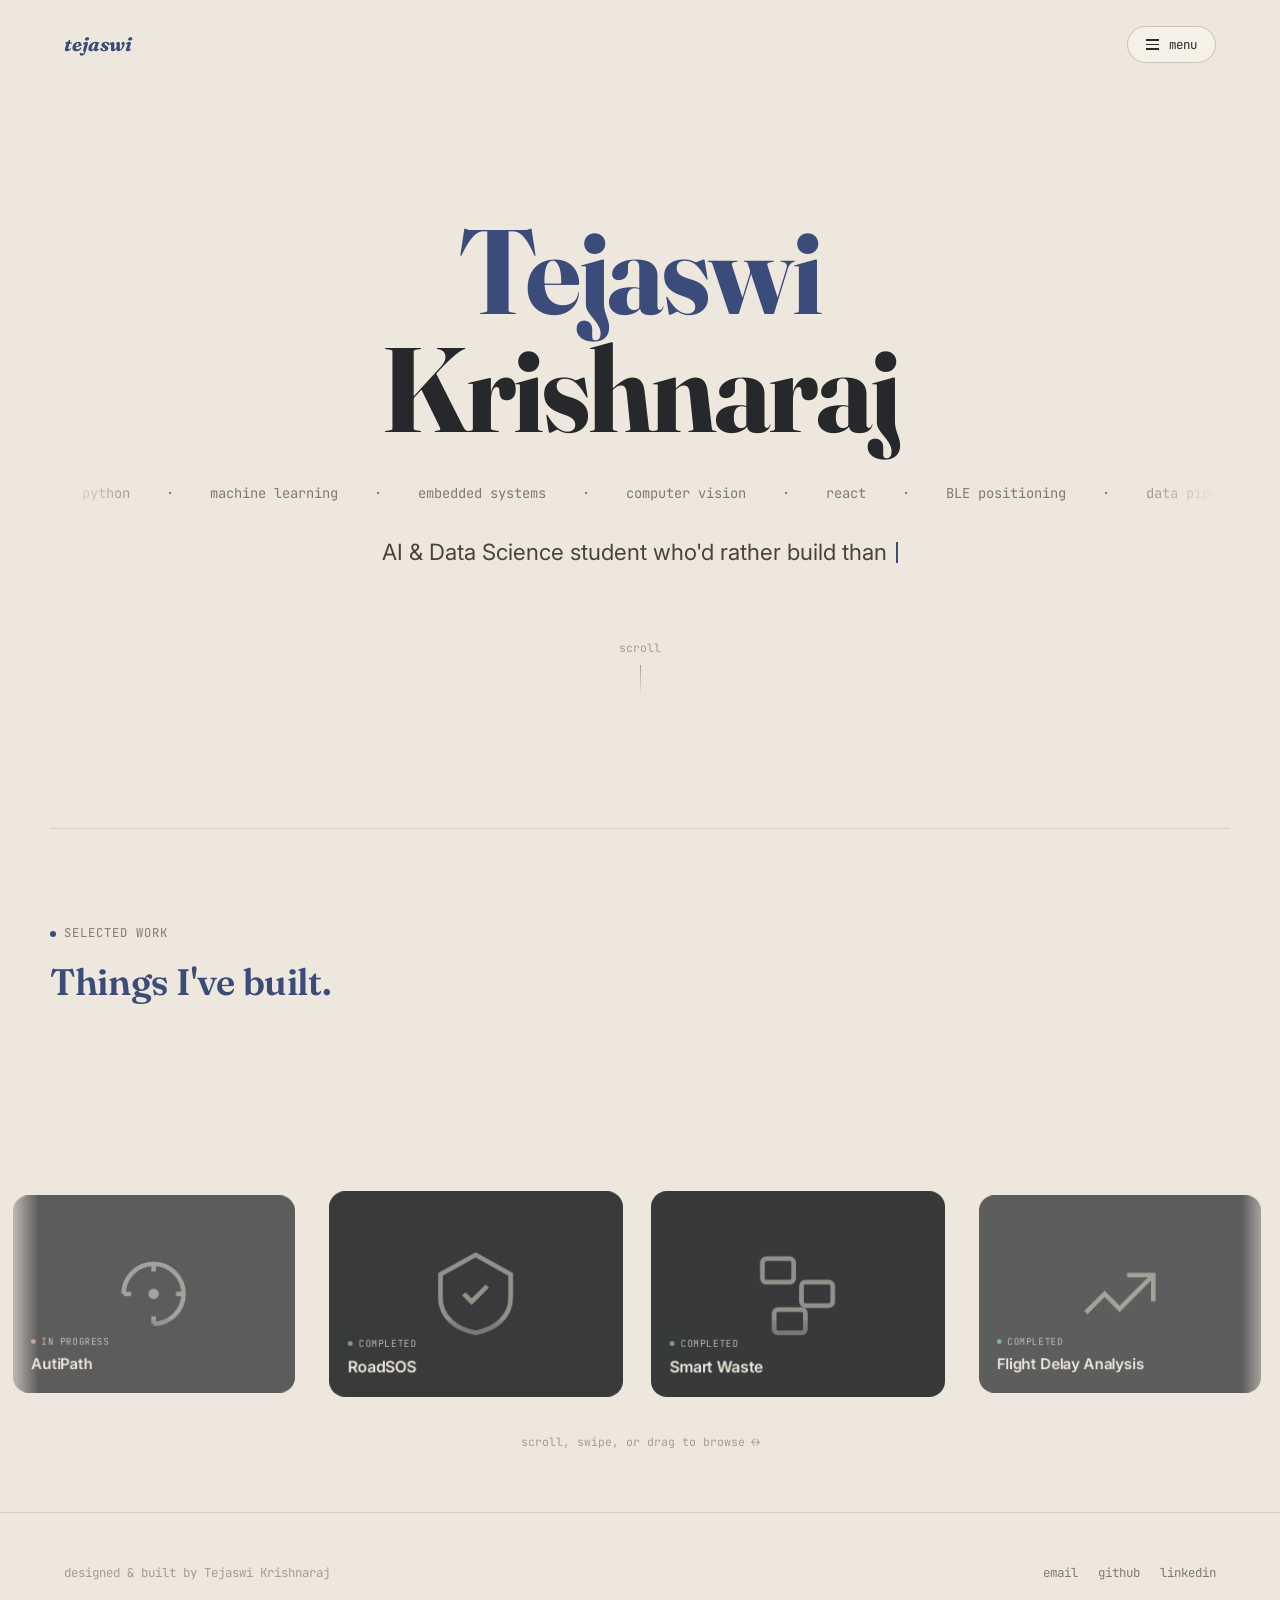
==== commit b80eb193: "portfolio updated" ====
--- a/index.html
+++ b/index.html
@@ -122,7 +122,7 @@
 
     </div>
   </div>
-  <p class="work-hint">scroll to browse →</p>
+  <p class="work-hint">scroll, swipe, or drag to browse ↔</p>
 
 </main>
 
--- a/css/style.css
+++ b/css/style.css
@@ -276,17 +276,26 @@
 .work-section { padding: 90px 0 100px; border-top: 1px solid var(--line); }
 .work-marquee-viewport {
   width: 100%;
-  overflow: hidden;
+  overflow-x: auto;
+  overflow-y: hidden;
   margin-top: 40px;
-  -webkit-mask-image: linear-gradient(90deg, transparent, #000 5%, #000 95%, transparent);
-  mask-image: linear-gradient(90deg, transparent, #000 5%, #000 95%, transparent);
-}
+  padding-bottom: 16px;
+  cursor: grab;
+  scroll-snap-type: x proximity;
+  -webkit-mask-image: linear-gradient(90deg, transparent, #000 3%, #000 97%, transparent);
+  mask-image: linear-gradient(90deg, transparent, #000 3%, #000 97%, transparent);
+  scrollbar-width: thin;
+  scrollbar-color: var(--line-strong) transparent;
+}
+.work-marquee-viewport.dragging { cursor: grabbing; scroll-snap-type: none; }
+.work-marquee-viewport::-webkit-scrollbar { height: 5px; }
+.work-marquee-viewport::-webkit-scrollbar-track { background: transparent; }
+.work-marquee-viewport::-webkit-scrollbar-thumb { background: var(--line-strong); border-radius: 999px; }
 .work-marquee-track {
   display: flex;
   gap: 22px;
   width: max-content;
-  will-change: transform;
-  transform-origin: center center;
+  padding: 4px 4px 0;
 }
 .work-tile {
   position: relative;
@@ -299,7 +308,8 @@
   border: 1px solid var(--line-strong);
   display: flex;
   align-items: flex-end;
-  transition: border-color 0.25s ease, box-shadow 0.25s ease;
+  scroll-snap-align: center;
+  transition: border-color 0.25s ease, box-shadow 0.25s ease, transform 0.15s ease, opacity 0.15s ease;
   will-change: transform, opacity;
 }
 .work-tile:hover { border-color: var(--indigo-soft); box-shadow: 0 14px 30px rgba(38,40,43,0.22); }
@@ -521,7 +531,55 @@
 .log-modal-close:hover { border-color: var(--indigo); color: var(--indigo); }
 .log-modal .log-date { display: block; margin-bottom: 10px; }
 .log-modal h3 { font-size: 1.5rem; margin-bottom: 20px; padding-right: 30px; }
-.log-modal .log-text { color: var(--text-body); font-size: 0.98rem; line-height: 1.85; white-space: pre-line; }
+.log-modal .log-body { max-height: 62vh; overflow-y: auto; padding-right: 6px; }
+.log-modal .log-text { color: var(--text-body); font-size: 0.98rem; line-height: 1.85; margin-bottom: 16px; }
+.log-modal .log-text:last-child { margin-bottom: 0; }
+
+.log-section { margin-top: 28px; padding-top: 22px; border-top: 1px solid var(--line); }
+.log-section h6 {
+  font-family: var(--font-mono);
+  font-size: 0.72rem;
+  text-transform: uppercase;
+  letter-spacing: 0.06em;
+  color: var(--indigo);
+  margin-bottom: 12px;
+}
+.log-section p { color: var(--text-body); font-size: 0.94rem; line-height: 1.75; }
+.log-section ul { padding-left: 18px; }
+.log-section li { color: var(--text-body); font-size: 0.92rem; line-height: 1.7; margin-bottom: 6px; list-style: disc; }
+
+.diagram-line {
+  font-family: var(--font-mono);
+  font-size: 0.8rem;
+  color: var(--graphite);
+  background: var(--stone);
+  border: 1px dashed var(--line-strong);
+  border-radius: 8px;
+  padding: 12px 16px;
+  margin-bottom: 14px;
+  overflow-x: auto;
+  white-space: pre;
+}
+
+.code-block { margin-top: 14px; }
+.code-block:first-child { margin-top: 0; }
+.code-block .code-label {
+  font-family: var(--font-mono);
+  font-size: 0.72rem;
+  color: var(--muted-dim);
+  margin-bottom: 8px;
+}
+.code-block pre {
+  background: var(--graphite);
+  color: var(--stone);
+  padding: 18px 20px;
+  border-radius: 12px;
+  overflow-x: auto;
+  font-family: var(--font-mono);
+  font-size: 0.82rem;
+  line-height: 1.65;
+}
+.code-block code { font-family: var(--font-mono); }
 
 /* stacked photo pile at bottom of an entry popup */
 .log-photo-pile { margin-top: 30px; padding-top: 26px; border-top: 1px solid var(--line); }
@@ -540,6 +598,35 @@
 }
 .pile-stack:hover .pile-img { transform: translateY(-4px) rotate(var(--r, 0deg)) !important; }
 
+.pile-video-wrap {
+  position: absolute;
+  top: 0; left: 0;
+  width: 130px; height: 150px;
+  pointer-events: none;
+}
+.pile-video-wrap .pile-img {
+  position: static;
+  width: 100%; height: 100%;
+  transform: none;
+  border: 3px solid var(--stone-card);
+  box-shadow: 0 8px 18px rgba(38,40,43,0.18);
+  border-radius: 10px;
+  object-fit: cover;
+}
+.pile-video-wrap .pile-play-icon {
+  position: absolute;
+  top: 50%; left: 50%;
+  transform: translate(-50%, -50%);
+  width: 30px; height: 30px;
+  border-radius: 50%;
+  background: rgba(38,40,43,0.6);
+  color: var(--stone);
+  display: flex; align-items: center; justify-content: center;
+  font-size: 0.7rem;
+  padding-left: 2px;
+}
+.pile-stack:hover .pile-video-wrap { transform: translateY(-4px) rotate(var(--r, 0deg)) !important; }
+
 /* lightbox */
 .lightbox-overlay {
   position: fixed; inset: 0; z-index: 500;
@@ -569,6 +656,7 @@
   padding: 40px;
 }
 .lightbox-slide img { max-width: 100%; max-height: 82vh; border-radius: 10px; object-fit: contain; }
+.lightbox-slide video { max-width: 100%; max-height: 82vh; border-radius: 10px; background: #000; }
 .lightbox-close {
   position: fixed; top: 24px; right: 28px; z-index: 510;
   width: 40px; height: 40px; border-radius: 50%;
